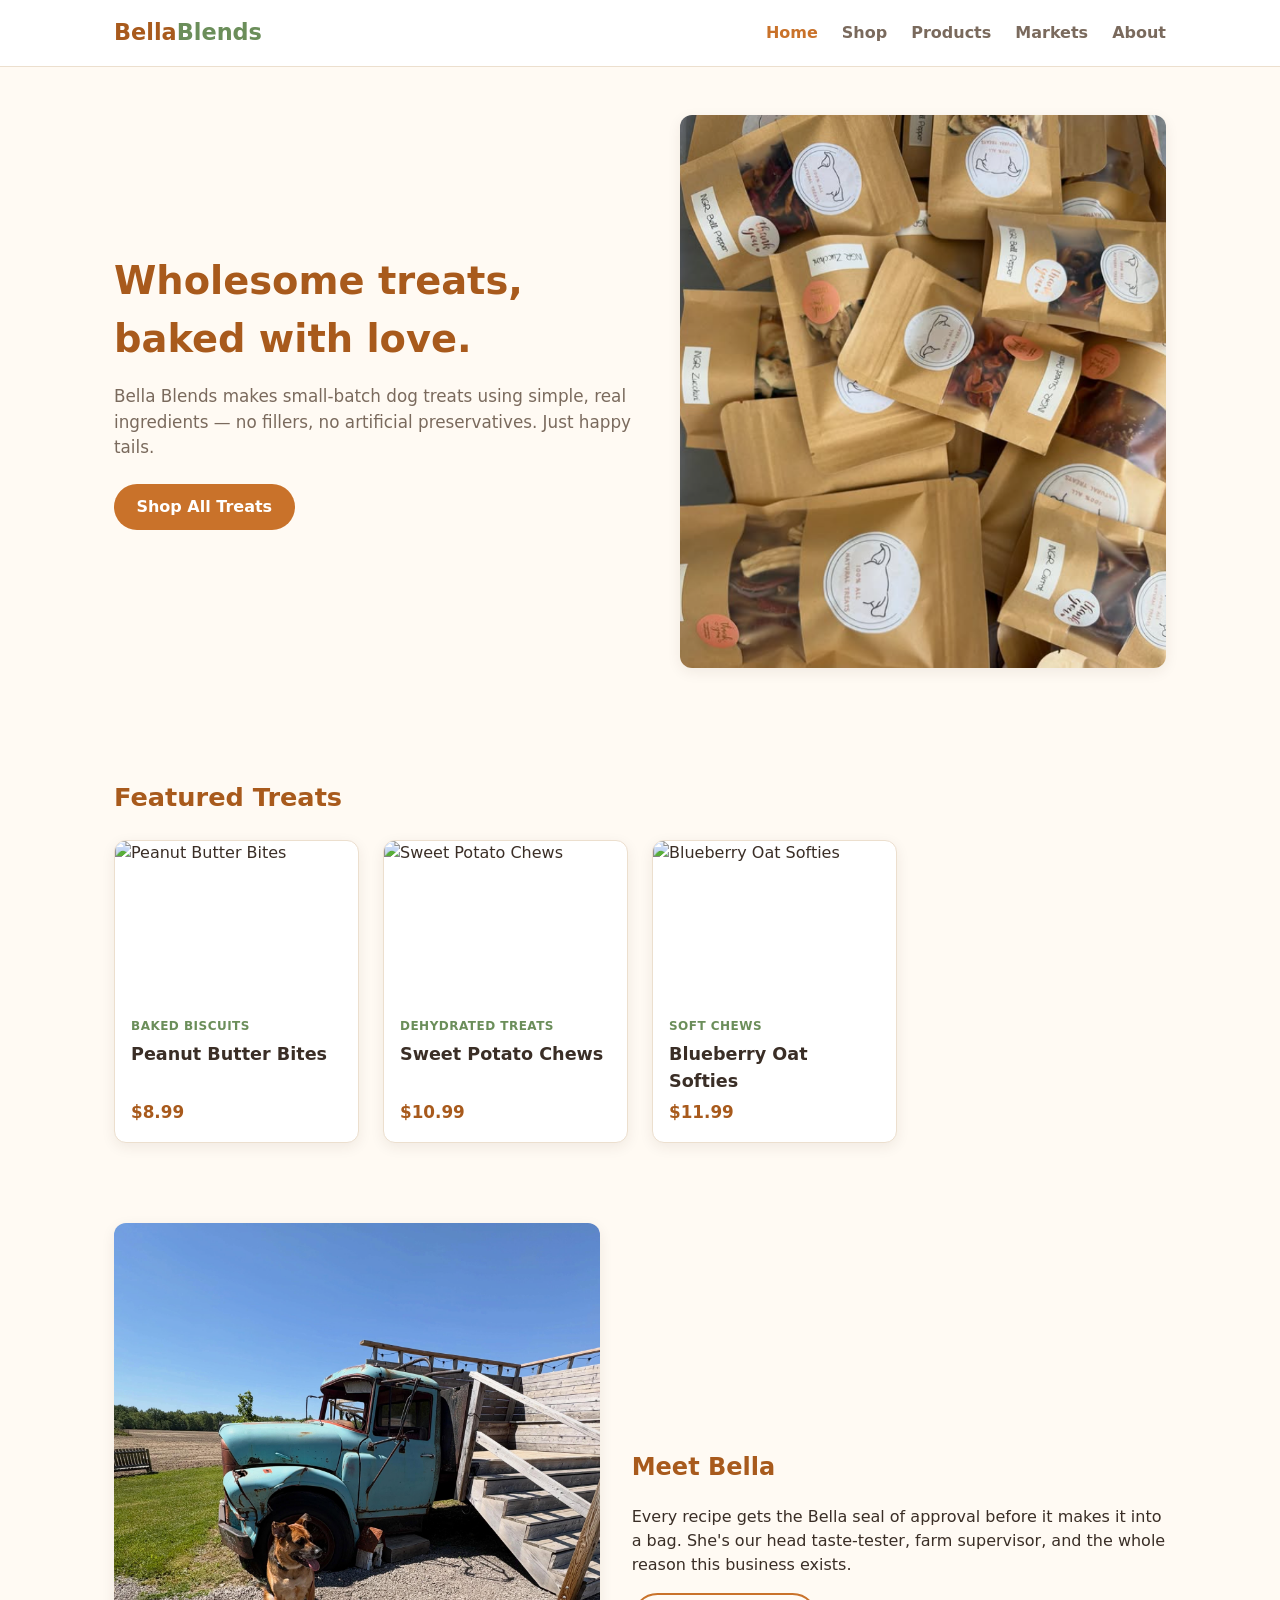
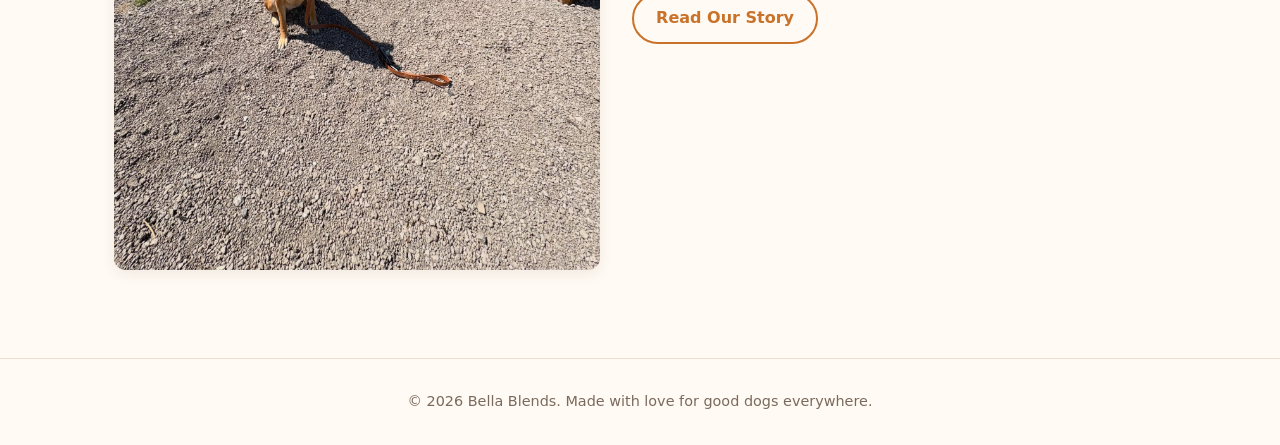
==== html/index.html @ 5c55eac8 "Improve mobile rendering with a collapsible nav and tighter spacing The 5-link nav bar had no small-" ====
<!DOCTYPE html>
<html lang="en">
<head>
  <meta charset="UTF-8" />
  <meta name="viewport" content="width=device-width, initial-scale=1.0" />
  <title>Bella Blends | Handmade Dog Treats</title>
  <link rel="stylesheet" href="../static/styles/styles.css" />
</head>
<body>
  <header class="site-header">
    <div class="nav-wrap">
      <a class="logo" href="/">Bella<span>Blends</span></a>
      <button class="nav-toggle" aria-label="Toggle menu" aria-expanded="false">&#9776;</button>
      <nav class="main-nav">
        <a href="/" class="active">Home</a>
        <a href="/shop">Shop</a>
        <a href="/products">Products</a>
        <a href="/markets">Markets</a>
        <a href="/about">About</a>
      </nav>
    </div>
  </header>

  <section class="hero">
    <div>
      <h1>Wholesome treats, baked with love.</h1>
      <p>
        Bella Blends makes small-batch dog treats using simple, real
        ingredients &mdash; no fillers, no artificial preservatives. Just
        happy tails.
      </p>
      <a class="btn" href="/shop">Shop All Treats</a>
    </div>
    <img
      src="../static/images/bella_treats.png"
      alt="A pile of Bella Blends dog treat bags, ready for market"
    />
  </section>

  <section class="section">
    <h2 class="section-title">Featured Treats</h2>
    <div id="featured-grid" class="product-grid">
      <p class="empty-state">Loading treats&hellip;</p>
    </div>
  </section>

  <section class="story-section">
    <img
      src="../static/images/bella_truck.jpg"
      alt="Bella the dog exploring the farm where we make our treats"
    />
    <div>
      <h2>Meet Bella</h2>
      <p>
        Every recipe gets the Bella seal of approval before it makes it
        into a bag. She's our head taste-tester, farm supervisor, and the
        whole reason this business exists.
      </p>
      <a class="btn btn-outline" href="/about">Read Our Story</a>
    </div>
  </section>

  <footer class="site-footer">
    &copy; 2026 Bella Blends. Made with love for good dogs everywhere.
  </footer>

  <script src="../static/js/nav.js"></script>

  <script src="../static/js/script.js"></script>
</body>
</html>
---- static/styles/styles.css ----
:root {
  --color-bg: #fffaf3;
  --color-surface: #ffffff;
  --color-primary: #c9722a;
  --color-primary-dark: #a85a1c;
  --color-accent: #6b8e5a;
  --color-text: #3a2e26;
  --color-text-muted: #7a6a5d;
  --color-border: #ecdfce;
  --radius: 12px;
  --shadow: 0 4px 14px rgba(60, 40, 20, 0.08);
  --max-width: 1100px;
  font-size: 16px;
}

* {
  box-sizing: border-box;
}

body {
  margin: 0;
  font-family: "Segoe UI", system-ui, -apple-system, sans-serif;
  background: var(--color-bg);
  color: var(--color-text);
  line-height: 1.5;
}

a {
  color: inherit;
  text-decoration: none;
}

img {
  max-width: 100%;
  display: block;
}

/* Header */

.site-header {
  background: var(--color-surface);
  border-bottom: 1px solid var(--color-border);
  position: sticky;
  top: 0;
  z-index: 10;
}

.site-header .nav-wrap {
  max-width: var(--max-width);
  margin: 0 auto;
  display: flex;
  align-items: center;
  justify-content: space-between;
  padding: 1rem 1.5rem;
}

.logo {
  font-size: 1.4rem;
  font-weight: 700;
  color: var(--color-primary-dark);
}

.logo span {
  color: var(--color-accent);
}

.main-nav {
  display: flex;
  gap: 1.5rem;
}

.main-nav a {
  font-weight: 600;
  color: var(--color-text-muted);
  transition: color 0.15s ease;
}

.main-nav a:hover,
.main-nav a.active {
  color: var(--color-primary);
}

.nav-toggle {
  display: none;
  background: none;
  border: none;
  padding: 0.25rem;
  font-size: 1.6rem;
  line-height: 1;
  color: var(--color-primary-dark);
  cursor: pointer;
}

@media (max-width: 700px) {
  .nav-toggle {
    display: block;
  }

  .site-header .nav-wrap {
    flex-wrap: wrap;
  }

  .main-nav {
    display: none;
    flex-direction: column;
    width: 100%;
    gap: 0;
    order: 1;
    border-top: 1px solid var(--color-border);
    margin-top: 1rem;
  }

  .main-nav.open {
    display: flex;
  }

  .main-nav a {
    padding: 0.85rem 0.25rem;
    border-bottom: 1px solid var(--color-border);
  }
}

/* Hero */

.hero {
  max-width: var(--max-width);
  margin: 0 auto;
  padding: 3rem 1.5rem;
  display: grid;
  grid-template-columns: 1.1fr 1fr;
  gap: 2rem;
  align-items: center;
}

.hero h1 {
  font-size: 2.4rem;
  margin: 0 0 0.75rem;
  color: var(--color-primary-dark);
}

.hero p {
  color: var(--color-text-muted);
  font-size: 1.05rem;
  margin-bottom: 1.5rem;
}

.hero img {
  border-radius: var(--radius);
  box-shadow: var(--shadow);
}

.btn {
  display: inline-block;
  background: var(--color-primary);
  color: #fff;
  padding: 0.7rem 1.4rem;
  border-radius: 999px;
  font-weight: 600;
  border: none;
  cursor: pointer;
  transition: background 0.15s ease;
}

.btn:hover {
  background: var(--color-primary-dark);
}

.btn-outline {
  background: transparent;
  color: var(--color-primary);
  border: 2px solid var(--color-primary);
}

.btn-outline:hover {
  background: var(--color-primary);
  color: #fff;
}

/* Sections */

.section {
  max-width: var(--max-width);
  margin: 0 auto;
  padding: 2.5rem 1.5rem;
}

.section-title {
  font-size: 1.6rem;
  color: var(--color-primary-dark);
  margin-bottom: 1.5rem;
}

/* Product grid */

.product-grid {
  display: grid;
  grid-template-columns: repeat(auto-fill, minmax(230px, 1fr));
  gap: 1.5rem;
}

.product-card {
  background: var(--color-surface);
  border: 1px solid var(--color-border);
  border-radius: var(--radius);
  overflow: hidden;
  box-shadow: var(--shadow);
  display: flex;
  flex-direction: column;
  transition: transform 0.15s ease;
}

.product-card:hover {
  transform: translateY(-3px);
}

.product-card img {
  height: 160px;
  width: 100%;
  object-fit: cover;
}

.product-card-body {
  padding: 1rem;
  display: flex;
  flex-direction: column;
  gap: 0.4rem;
  flex: 1;
}

.product-category {
  font-size: 0.75rem;
  text-transform: uppercase;
  letter-spacing: 0.04em;
  color: var(--color-accent);
  font-weight: 700;
}

.product-name {
  font-size: 1.1rem;
  font-weight: 700;
}

.product-price {
  margin-top: auto;
  font-weight: 700;
  color: var(--color-primary-dark);
  font-size: 1.05rem;
}

/* Filters */

.filter-bar {
  display: flex;
  gap: 0.6rem;
  flex-wrap: wrap;
  margin-bottom: 1.5rem;
}

.filter-btn {
  background: var(--color-surface);
  border: 1px solid var(--color-border);
  border-radius: 999px;
  padding: 0.4rem 1rem;
  font-weight: 600;
  cursor: pointer;
  color: var(--color-text-muted);
}

.filter-btn.active,
.filter-btn:hover {
  background: var(--color-primary);
  color: #fff;
  border-color: var(--color-primary);
}

/* Product detail */

.product-detail {
  display: grid;
  grid-template-columns: 1fr 1fr;
  gap: 2.5rem;
  align-items: start;
}

.product-detail img {
  border-radius: var(--radius);
  box-shadow: var(--shadow);
}

.product-detail .price {
  font-size: 1.5rem;
  color: var(--color-primary-dark);
  font-weight: 700;
  margin: 0.5rem 0 1rem;
}

.ingredient-list {
  margin-top: 1.5rem;
}

.ingredient-list ul {
  padding-left: 1.2rem;
  color: var(--color-text-muted);
}

.back-link {
  display: inline-block;
  margin-bottom: 1.5rem;
  color: var(--color-primary);
  font-weight: 600;
}

.empty-state,
.error-state {
  color: var(--color-text-muted);
  text-align: center;
  padding: 2rem;
}

/* Markets */

.section-intro {
  color: var(--color-text-muted);
  margin-top: -0.75rem;
  margin-bottom: 1.5rem;
  max-width: 60ch;
}

.market-list {
  display: grid;
  gap: 1.25rem;
}

.market-card {
  background: var(--color-surface);
  border: 1px solid var(--color-border);
  border-radius: var(--radius);
  box-shadow: var(--shadow);
  padding: 1.25rem 1.5rem;
}

.market-date {
  font-size: 0.75rem;
  text-transform: uppercase;
  letter-spacing: 0.04em;
  color: var(--color-accent);
  font-weight: 700;
  margin-bottom: 0.3rem;
}

.market-name {
  margin: 0 0 0.3rem;
  font-size: 1.2rem;
  color: var(--color-primary-dark);
}

.market-meta {
  color: var(--color-text-muted);
  font-size: 0.95rem;
}

.market-description {
  margin-top: 0.6rem;
  margin-bottom: 0.9rem;
}

.market-card .btn {
  font-size: 0.9rem;
  padding: 0.5rem 1.1rem;
}

/* Photo gallery */

.photo-gallery {
  display: grid;
  grid-template-columns: repeat(auto-fill, minmax(220px, 1fr));
  gap: 1rem;
}

.photo-gallery img {
  width: 100%;
  height: 220px;
  object-fit: cover;
  border-radius: var(--radius);
  box-shadow: var(--shadow);
}

/* Story section (image + text side by side) */

.story-section {
  max-width: var(--max-width);
  margin: 0 auto;
  padding: 2.5rem 1.5rem;
  display: grid;
  grid-template-columns: 1fr 1.1fr;
  gap: 2rem;
  align-items: center;
}

.story-section img {
  border-radius: var(--radius);
  box-shadow: var(--shadow);
}

.story-section h2 {
  color: var(--color-primary-dark);
  margin-top: 0;
}

@media (max-width: 700px) {
  .story-section {
    grid-template-columns: 1fr;
  }
}

/* Footer */

.site-footer {
  border-top: 1px solid var(--color-border);
  margin-top: 3rem;
  padding: 2rem 1.5rem;
  text-align: center;
  color: var(--color-text-muted);
  font-size: 0.9rem;
}

@media (max-width: 700px) {
  .hero,
  .product-detail {
    grid-template-columns: 1fr;
  }

  .hero {
    padding: 2rem 1.25rem;
  }

  .hero h1 {
    font-size: 1.9rem;
  }

  .section,
  .story-section {
    padding: 2rem 1.25rem;
  }

  .section-title {
    font-size: 1.35rem;
  }

  .photo-gallery img {
    height: 180px;
  }
}
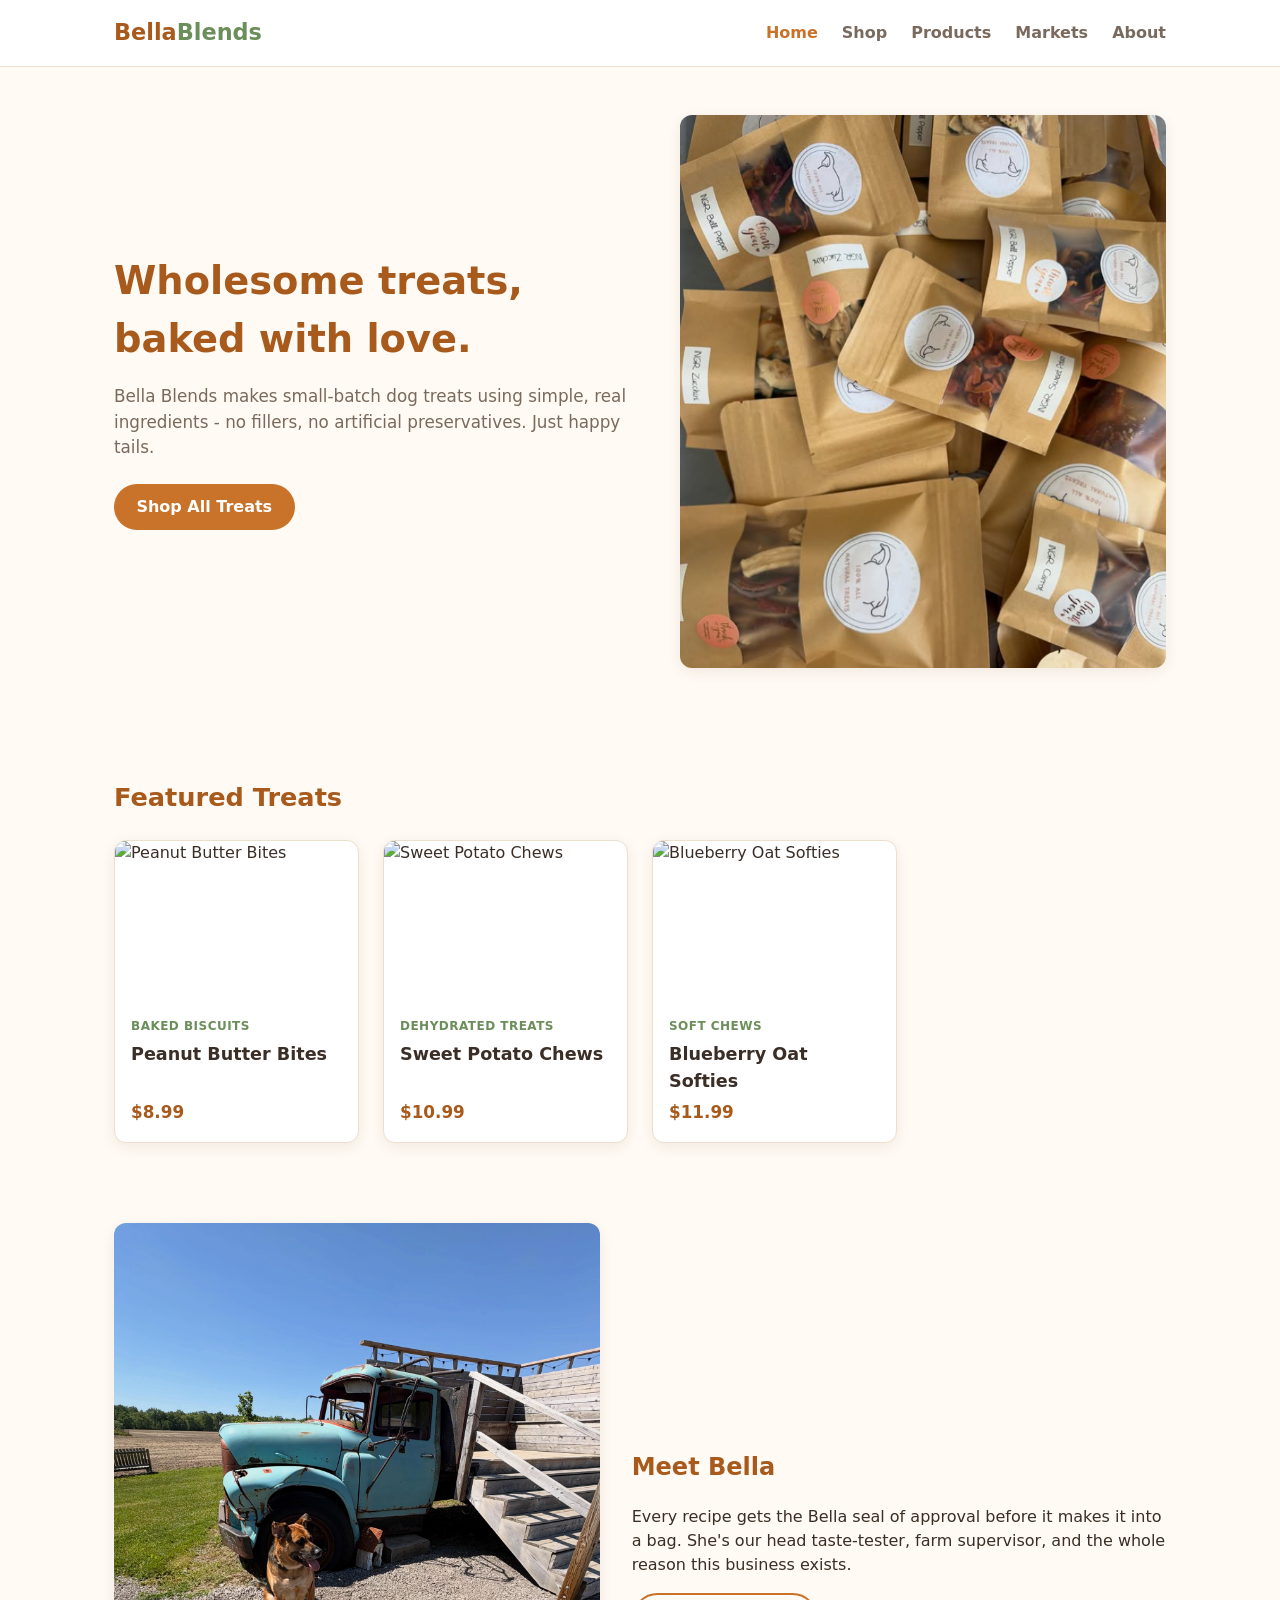
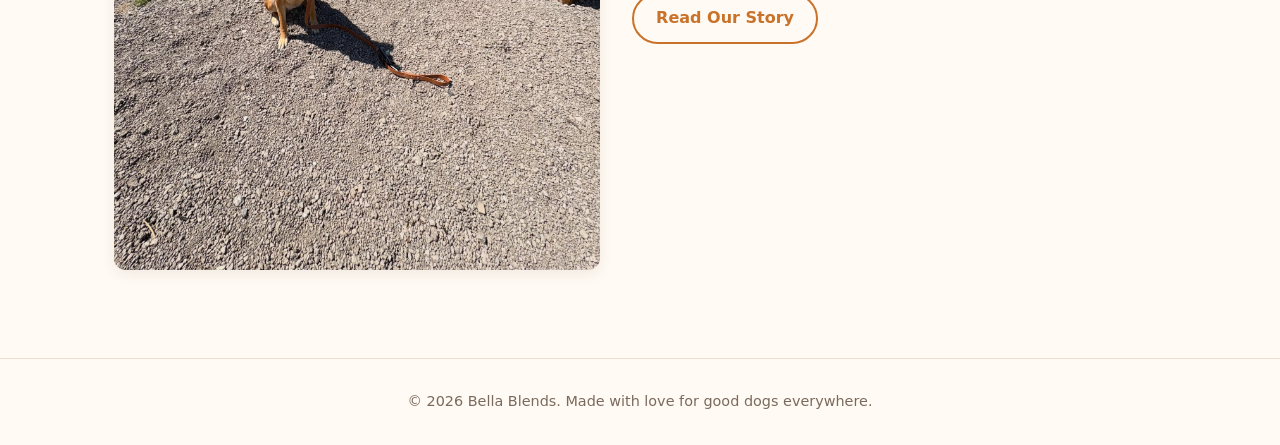
==== commit 66d4a10f: "Replace em dashes with hyphens Co-Authored-By: Claude Sonnet 5 <noreply@anthropic.com> Claude-Sessio" ====
--- a/html/index.html
+++ b/html/index.html
@@ -26,7 +26,7 @@
       <h1>Wholesome treats, baked with love.</h1>
       <p>
         Bella Blends makes small-batch dog treats using simple, real
-        ingredients &mdash; no fillers, no artificial preservatives. Just
+        ingredients - no fillers, no artificial preservatives. Just
         happy tails.
       </p>
       <a class="btn" href="/shop">Shop All Treats</a>
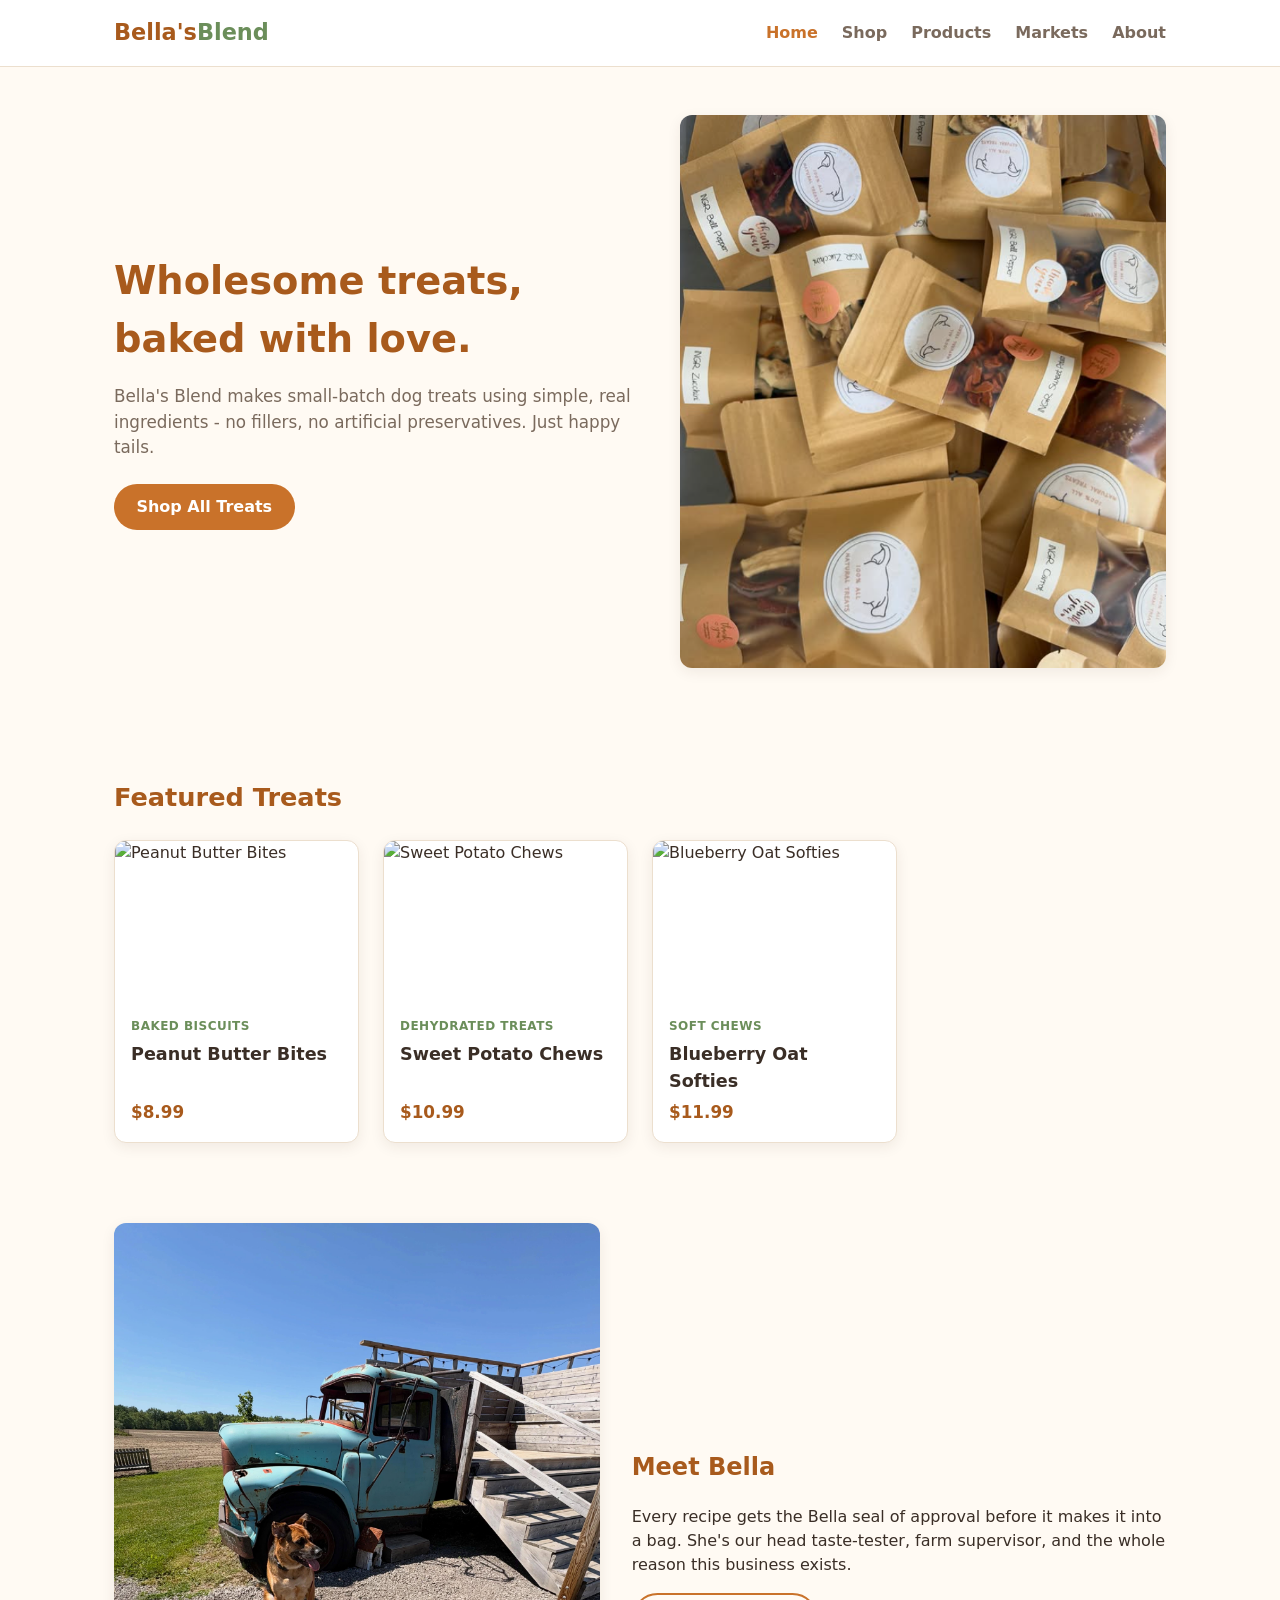
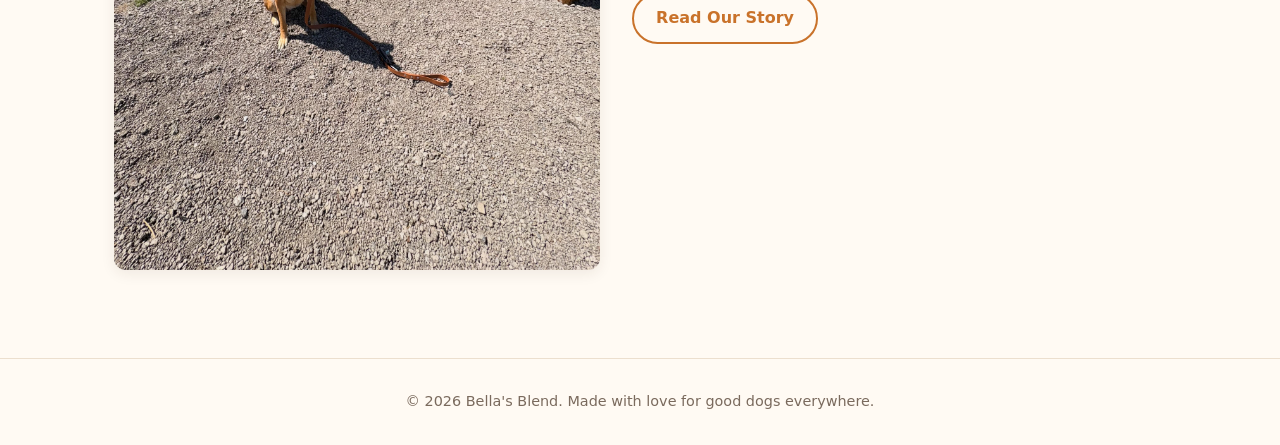
==== commit c802331c: "Correct brand name to Bella's Blend throughout Was inconsistently written as "Bella Blends" in page " ====
--- a/html/index.html
+++ b/html/index.html
@@ -3,13 +3,13 @@
 <head>
   <meta charset="UTF-8" />
   <meta name="viewport" content="width=device-width, initial-scale=1.0" />
-  <title>Bella Blends | Handmade Dog Treats</title>
+  <title>Bella's Blend | Handmade Dog Treats</title>
   <link rel="stylesheet" href="../static/styles/styles.css" />
 </head>
 <body>
   <header class="site-header">
     <div class="nav-wrap">
-      <a class="logo" href="/">Bella<span>Blends</span></a>
+      <a class="logo" href="/">Bella's<span>Blend</span></a>
       <button class="nav-toggle" aria-label="Toggle menu" aria-expanded="false">&#9776;</button>
       <nav class="main-nav">
         <a href="/" class="active">Home</a>
@@ -25,7 +25,7 @@
     <div>
       <h1>Wholesome treats, baked with love.</h1>
       <p>
-        Bella Blends makes small-batch dog treats using simple, real
+        Bella's Blend makes small-batch dog treats using simple, real
         ingredients - no fillers, no artificial preservatives. Just
         happy tails.
       </p>
@@ -33,7 +33,7 @@
     </div>
     <img
       src="../static/images/bella_treats.png"
-      alt="A pile of Bella Blends dog treat bags, ready for market"
+      alt="A pile of Bella's Blend dog treat bags, ready for market"
     />
   </section>
 
@@ -61,7 +61,7 @@
   </section>
 
   <footer class="site-footer">
-    &copy; 2026 Bella Blends. Made with love for good dogs everywhere.
+    &copy; 2026 Bella's Blend. Made with love for good dogs everywhere.
   </footer>
 
   <script src="../static/js/nav.js"></script>
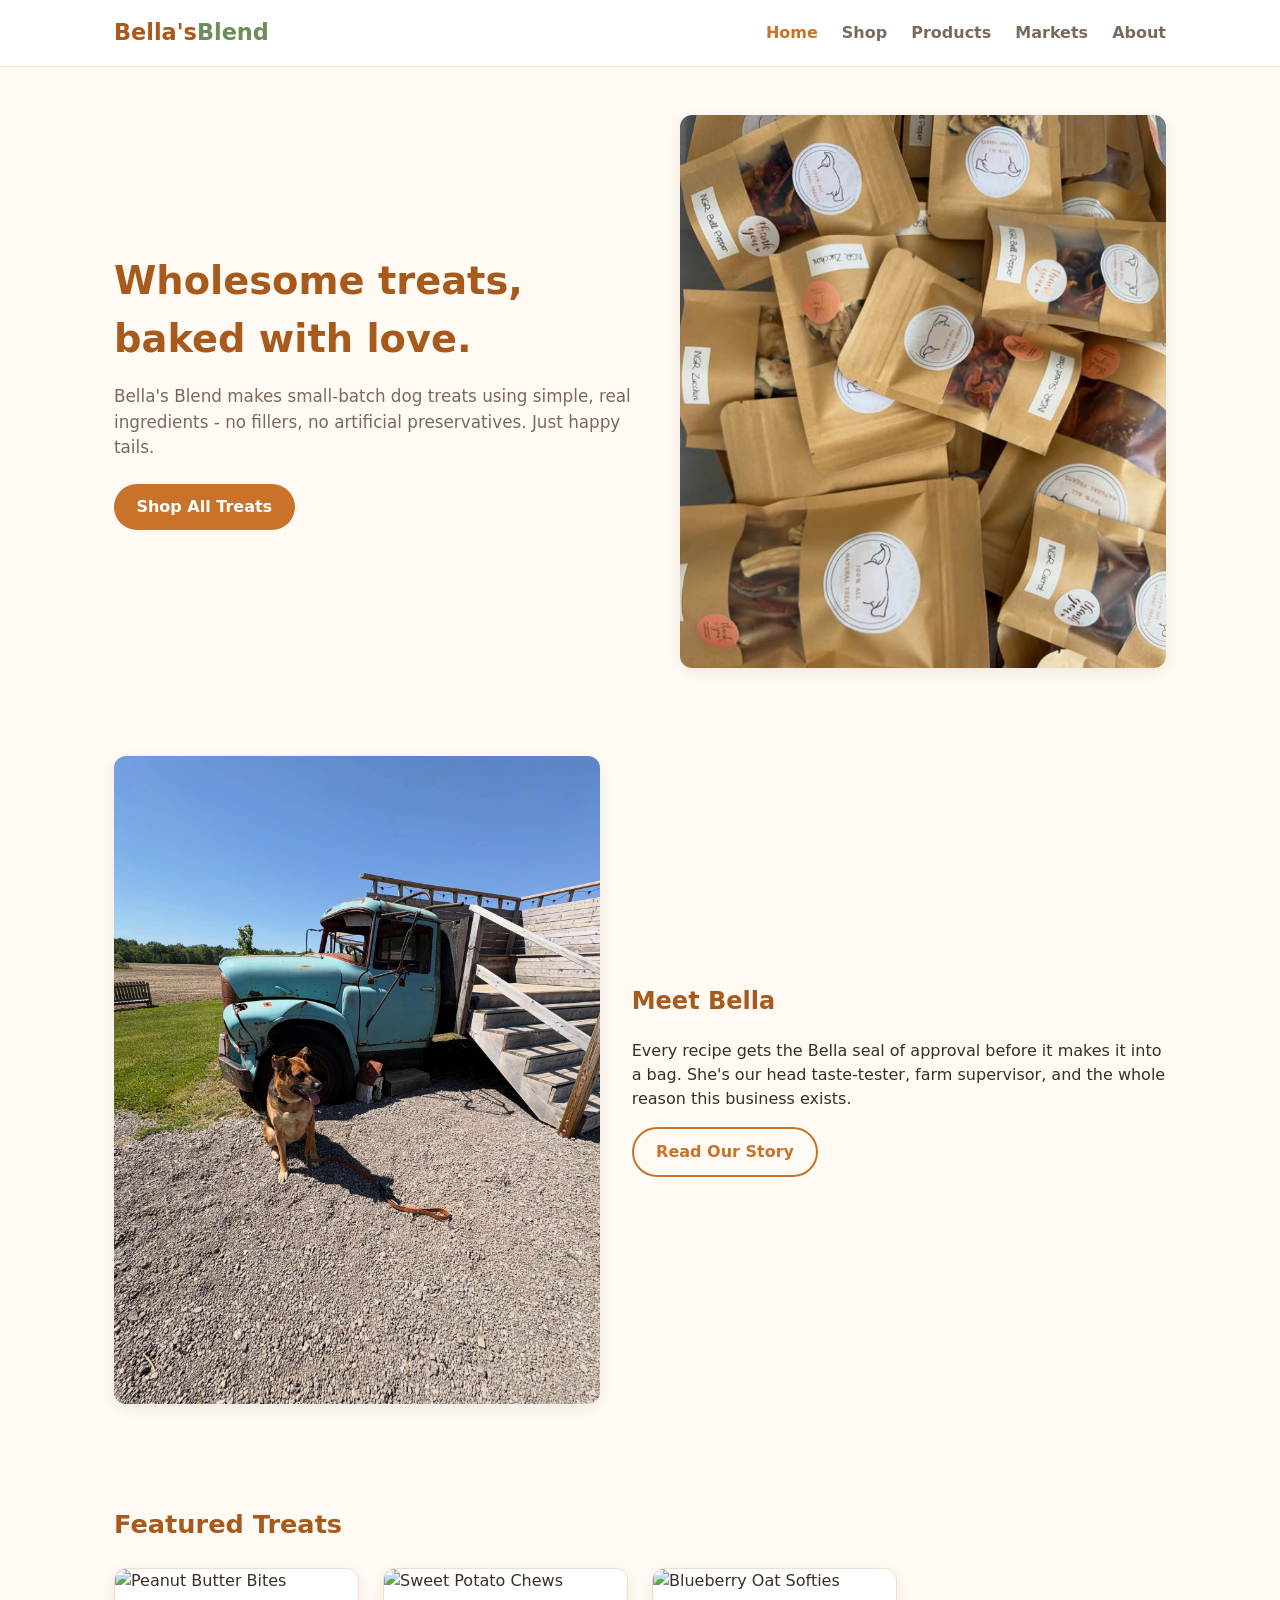
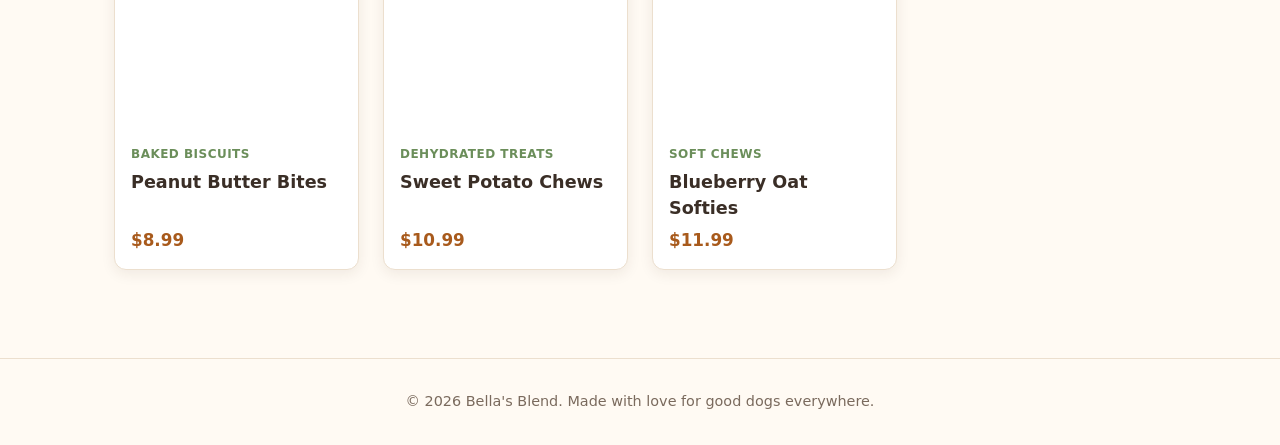
==== commit 10512c40: "Move Featured Treats section below Meet Bella on home page Co-Authored-By: Claude Sonnet 5 <noreply@" ====
--- a/html/index.html
+++ b/html/index.html
@@ -37,13 +37,6 @@
     />
   </section>
 
-  <section class="section">
-    <h2 class="section-title">Featured Treats</h2>
-    <div id="featured-grid" class="product-grid">
-      <p class="empty-state">Loading treats&hellip;</p>
-    </div>
-  </section>
-
   <section class="story-section">
     <img
       src="../static/images/bella_truck.jpg"
@@ -60,6 +53,13 @@
     </div>
   </section>
 
+  <section class="section">
+    <h2 class="section-title">Featured Treats</h2>
+    <div id="featured-grid" class="product-grid">
+      <p class="empty-state">Loading treats&hellip;</p>
+    </div>
+  </section>
+
   <footer class="site-footer">
     &copy; 2026 Bella's Blend. Made with love for good dogs everywhere.
   </footer>
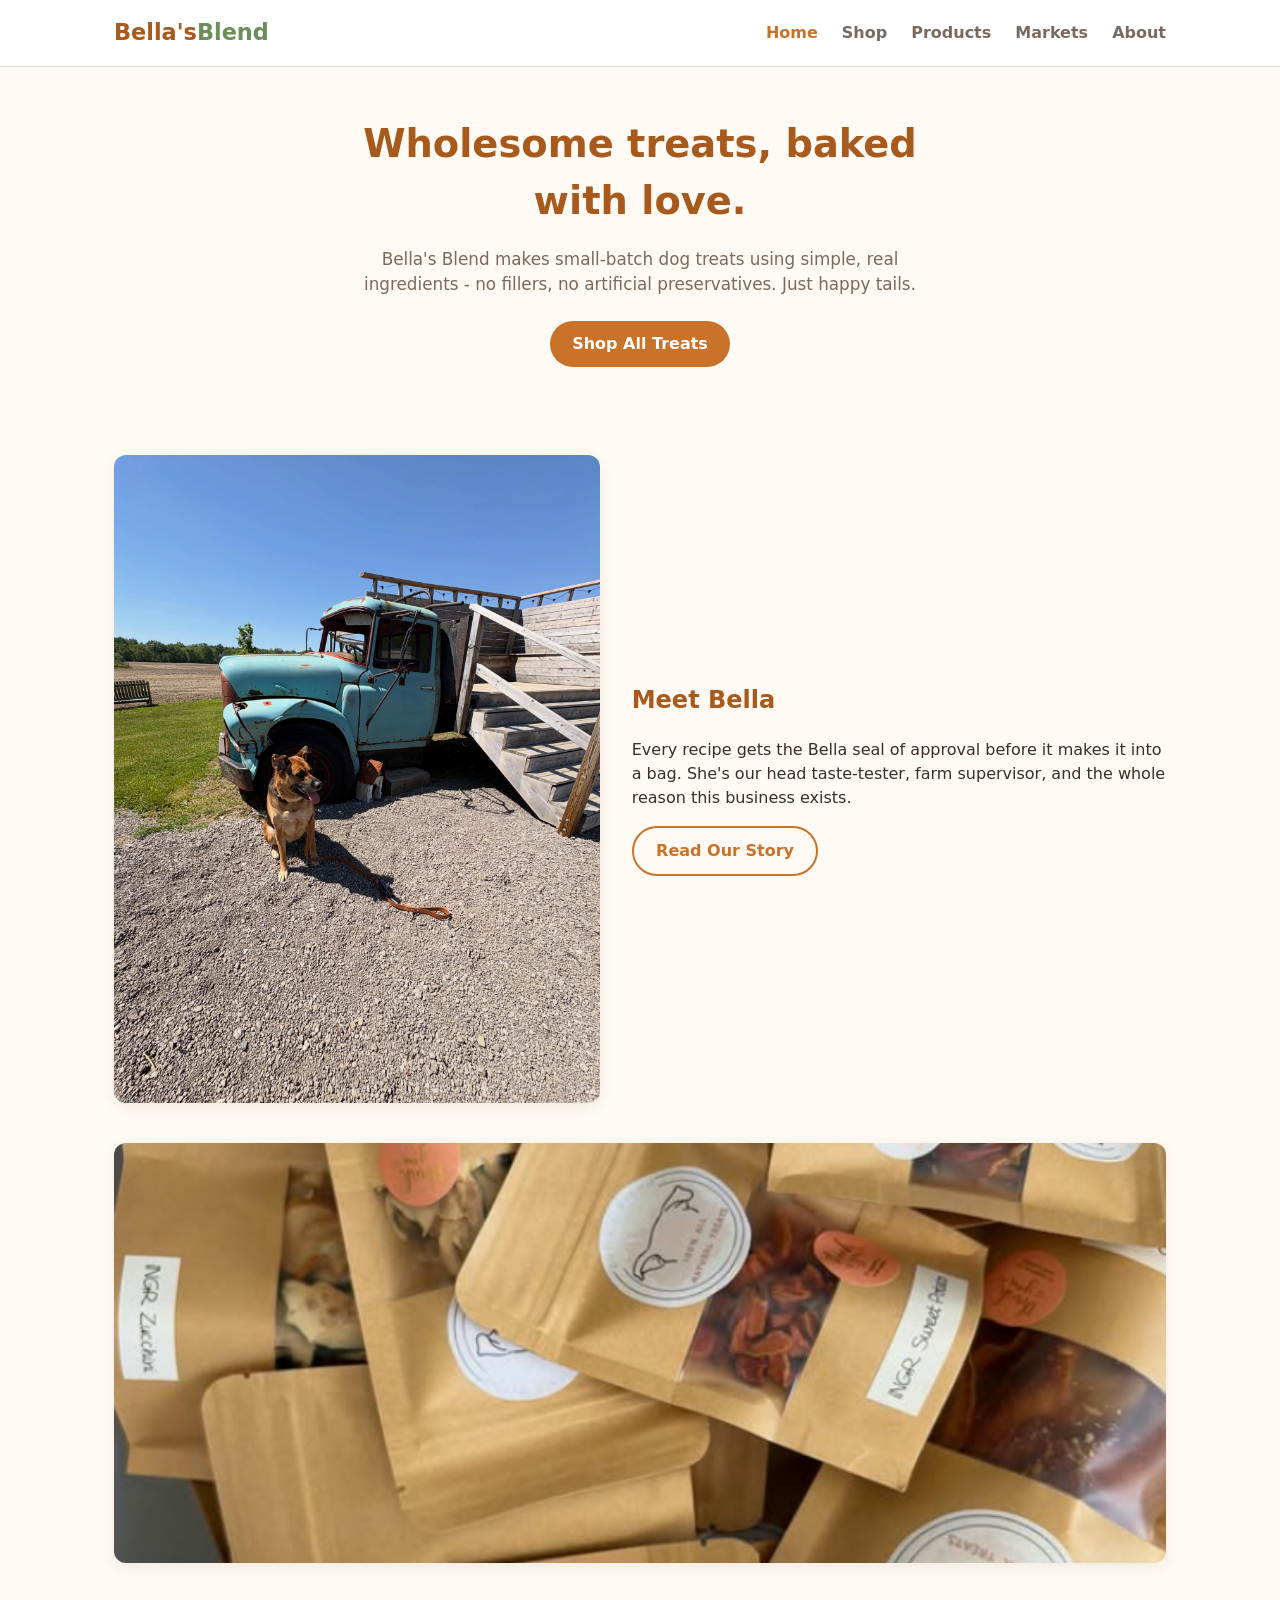
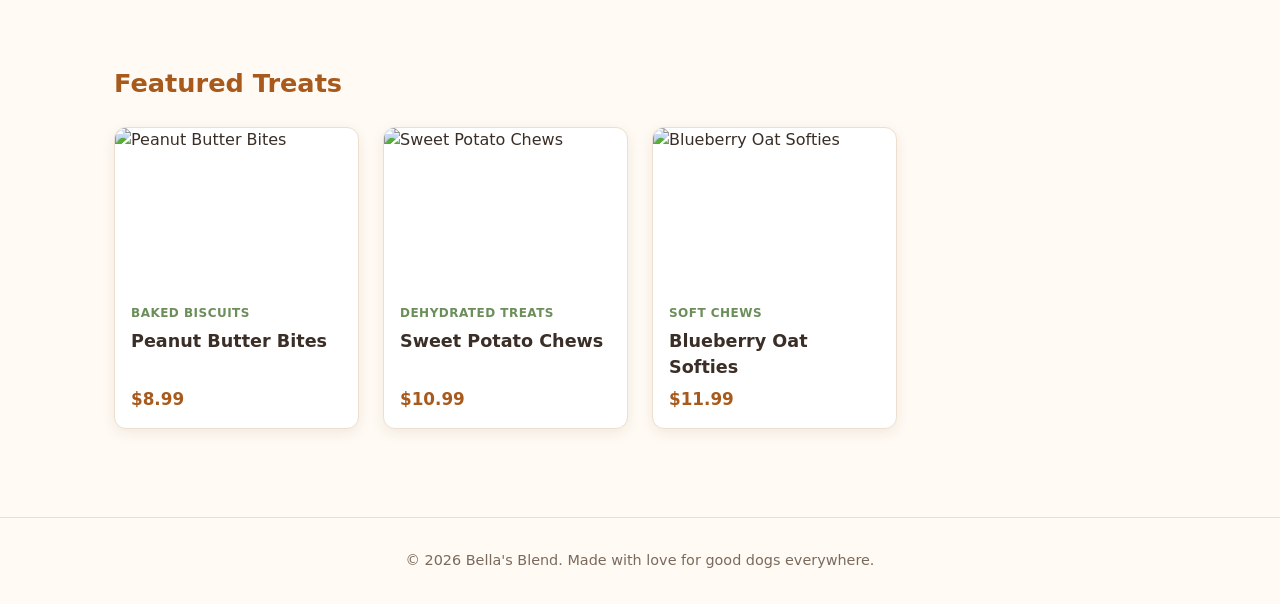
==== commit 771526b7: "Move treats photo below Meet Bella section on home page Hero is now text-only (centered), and bella_" ====
--- a/html/index.html
+++ b/html/index.html
@@ -22,19 +22,13 @@
   </header>
 
   <section class="hero">
-    <div>
-      <h1>Wholesome treats, baked with love.</h1>
-      <p>
-        Bella's Blend makes small-batch dog treats using simple, real
-        ingredients - no fillers, no artificial preservatives. Just
-        happy tails.
-      </p>
-      <a class="btn" href="/shop">Shop All Treats</a>
-    </div>
-    <img
-      src="../static/images/bella_treats.png"
-      alt="A pile of Bella's Blend dog treat bags, ready for market"
-    />
+    <h1>Wholesome treats, baked with love.</h1>
+    <p>
+      Bella's Blend makes small-batch dog treats using simple, real
+      ingredients - no fillers, no artificial preservatives. Just
+      happy tails.
+    </p>
+    <a class="btn" href="/shop">Shop All Treats</a>
   </section>
 
   <section class="story-section">
@@ -53,6 +47,13 @@
     </div>
   </section>
 
+  <section class="featured-photo">
+    <img
+      src="../static/images/bella_treats.png"
+      alt="A pile of Bella's Blend dog treat bags, ready for market"
+    />
+  </section>
+
   <section class="section">
     <h2 class="section-title">Featured Treats</h2>
     <div id="featured-grid" class="product-grid">
--- a/static/styles/styles.css
+++ b/static/styles/styles.css
@@ -123,13 +123,10 @@
 /* Hero */
 
 .hero {
-  max-width: var(--max-width);
+  max-width: 640px;
   margin: 0 auto;
   padding: 3rem 1.5rem;
-  display: grid;
-  grid-template-columns: 1.1fr 1fr;
-  gap: 2rem;
-  align-items: center;
+  text-align: center;
 }
 
 .hero h1 {
@@ -144,7 +141,18 @@
   margin-bottom: 1.5rem;
 }
 
-.hero img {
+/* Featured photo (full-width single image section) */
+
+.featured-photo {
+  max-width: var(--max-width);
+  margin: 0 auto;
+  padding: 0 1.5rem 2.5rem;
+}
+
+.featured-photo img {
+  width: 100%;
+  max-height: 420px;
+  object-fit: cover;
   border-radius: var(--radius);
   box-shadow: var(--shadow);
 }
@@ -425,13 +433,20 @@
 }
 
 @media (max-width: 700px) {
-  .hero,
   .product-detail {
     grid-template-columns: 1fr;
   }
 
   .hero {
     padding: 2rem 1.25rem;
+  }
+
+  .featured-photo {
+    padding: 0 1.25rem 2rem;
+  }
+
+  .featured-photo img {
+    max-height: 260px;
   }
 
   .hero h1 {
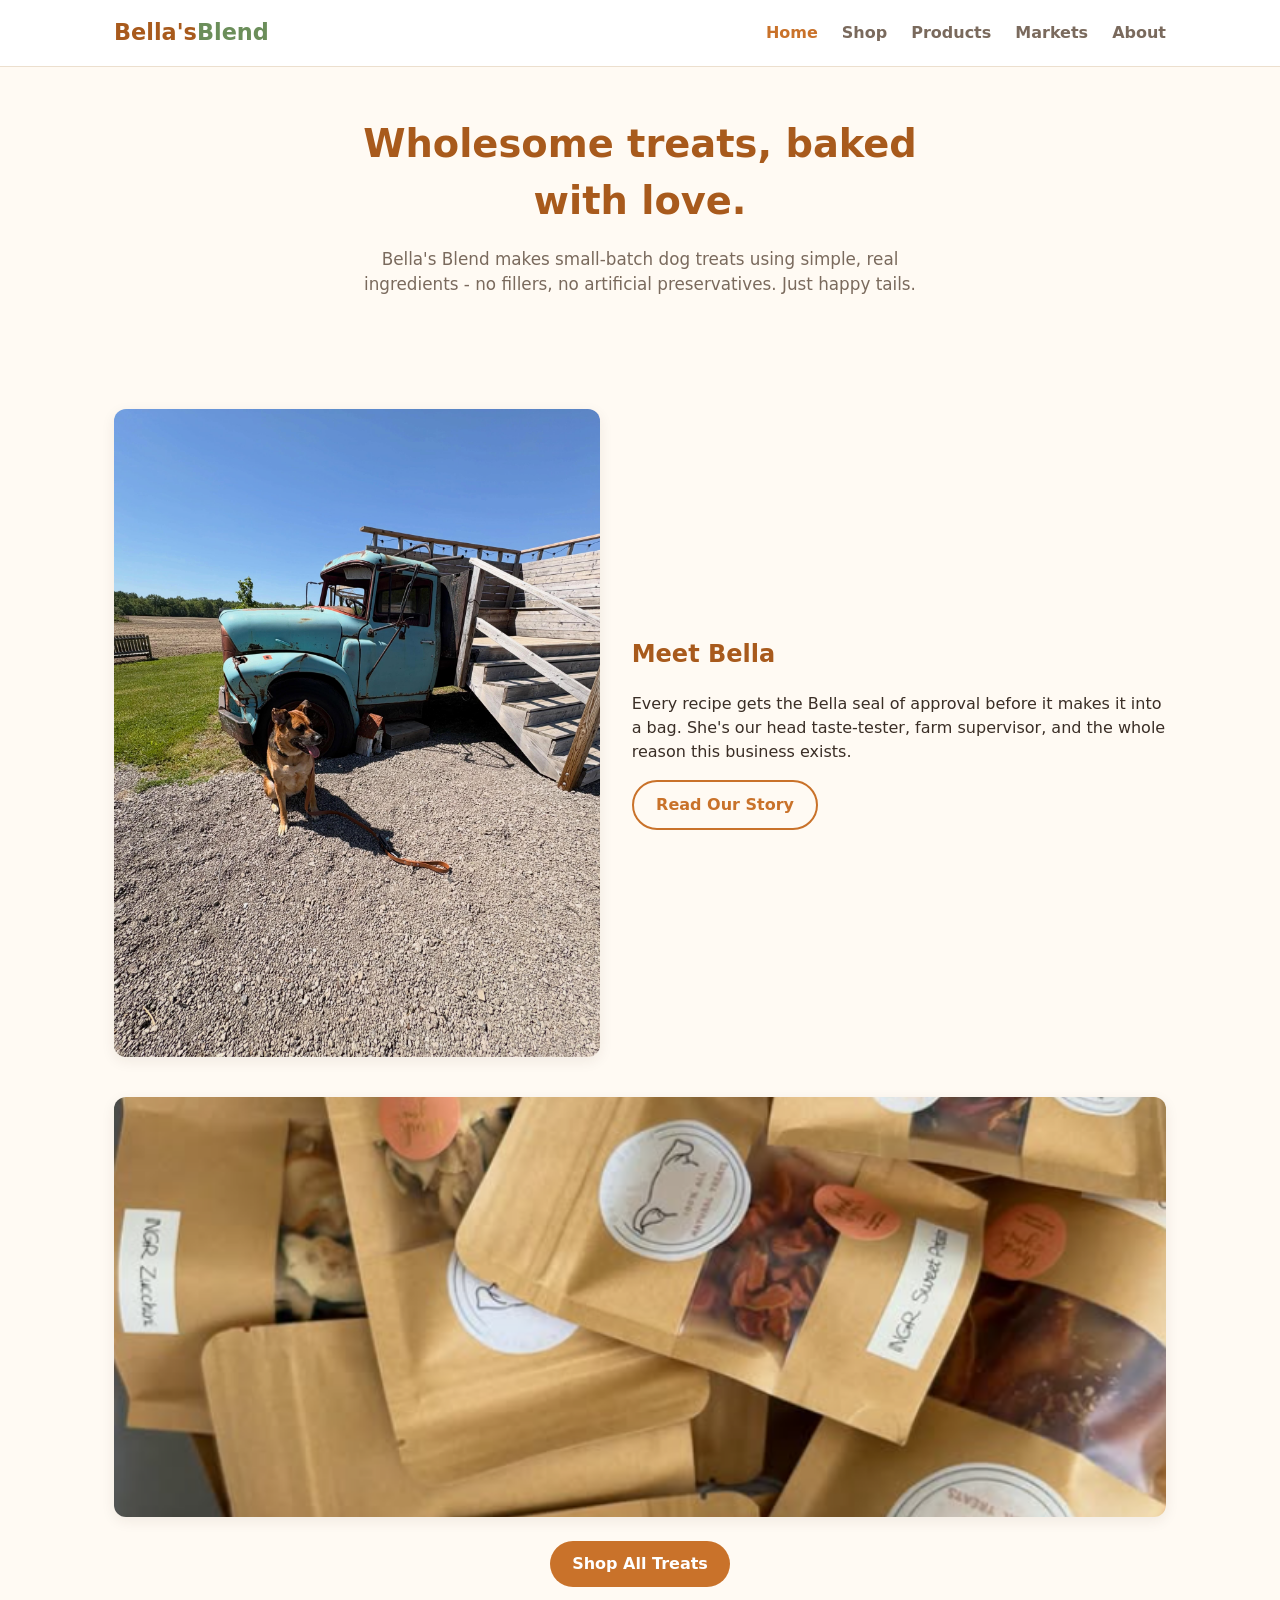
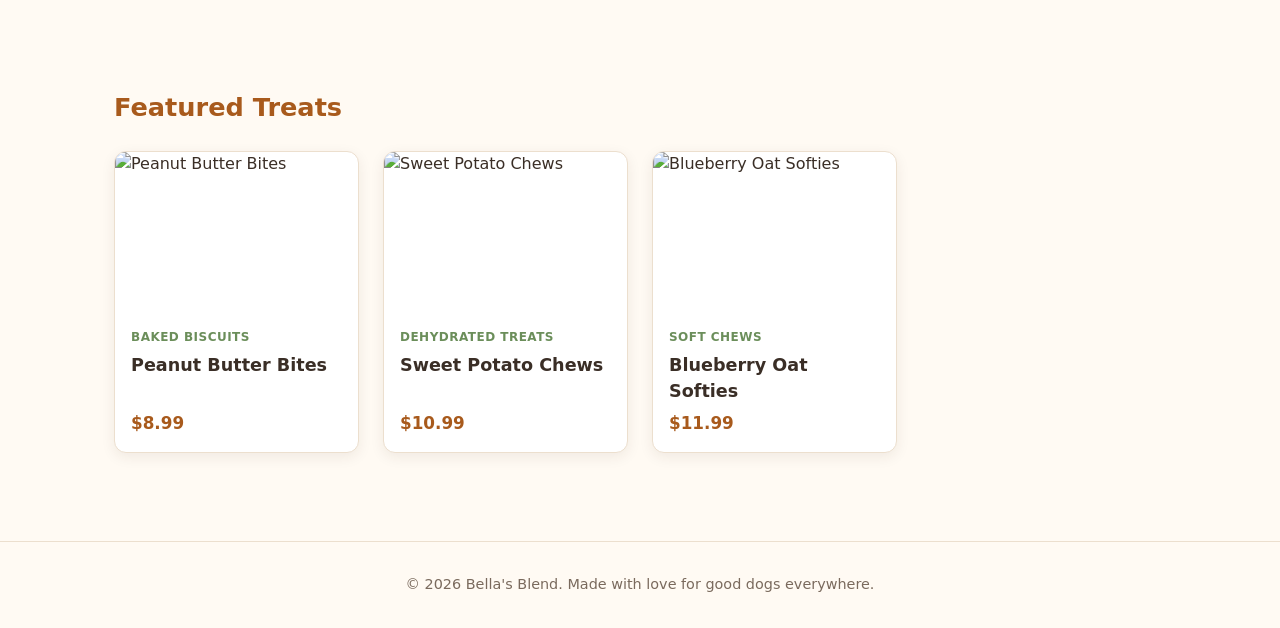
==== commit 160b170e: "Move Shop All Treats button after treats photo on home page The button now appears below the treats " ====
--- a/html/index.html
+++ b/html/index.html
@@ -28,7 +28,6 @@
       ingredients - no fillers, no artificial preservatives. Just
       happy tails.
     </p>
-    <a class="btn" href="/shop">Shop All Treats</a>
   </section>
 
   <section class="story-section">
@@ -52,6 +51,7 @@
       src="../static/images/bella_treats.png"
       alt="A pile of Bella's Blend dog treat bags, ready for market"
     />
+    <a class="btn" href="/shop">Shop All Treats</a>
   </section>
 
   <section class="section">
--- a/static/styles/styles.css
+++ b/static/styles/styles.css
@@ -147,6 +147,7 @@
   max-width: var(--max-width);
   margin: 0 auto;
   padding: 0 1.5rem 2.5rem;
+  text-align: center;
 }
 
 .featured-photo img {
@@ -155,6 +156,7 @@
   object-fit: cover;
   border-radius: var(--radius);
   box-shadow: var(--shadow);
+  margin-bottom: 1.5rem;
 }
 
 .btn {
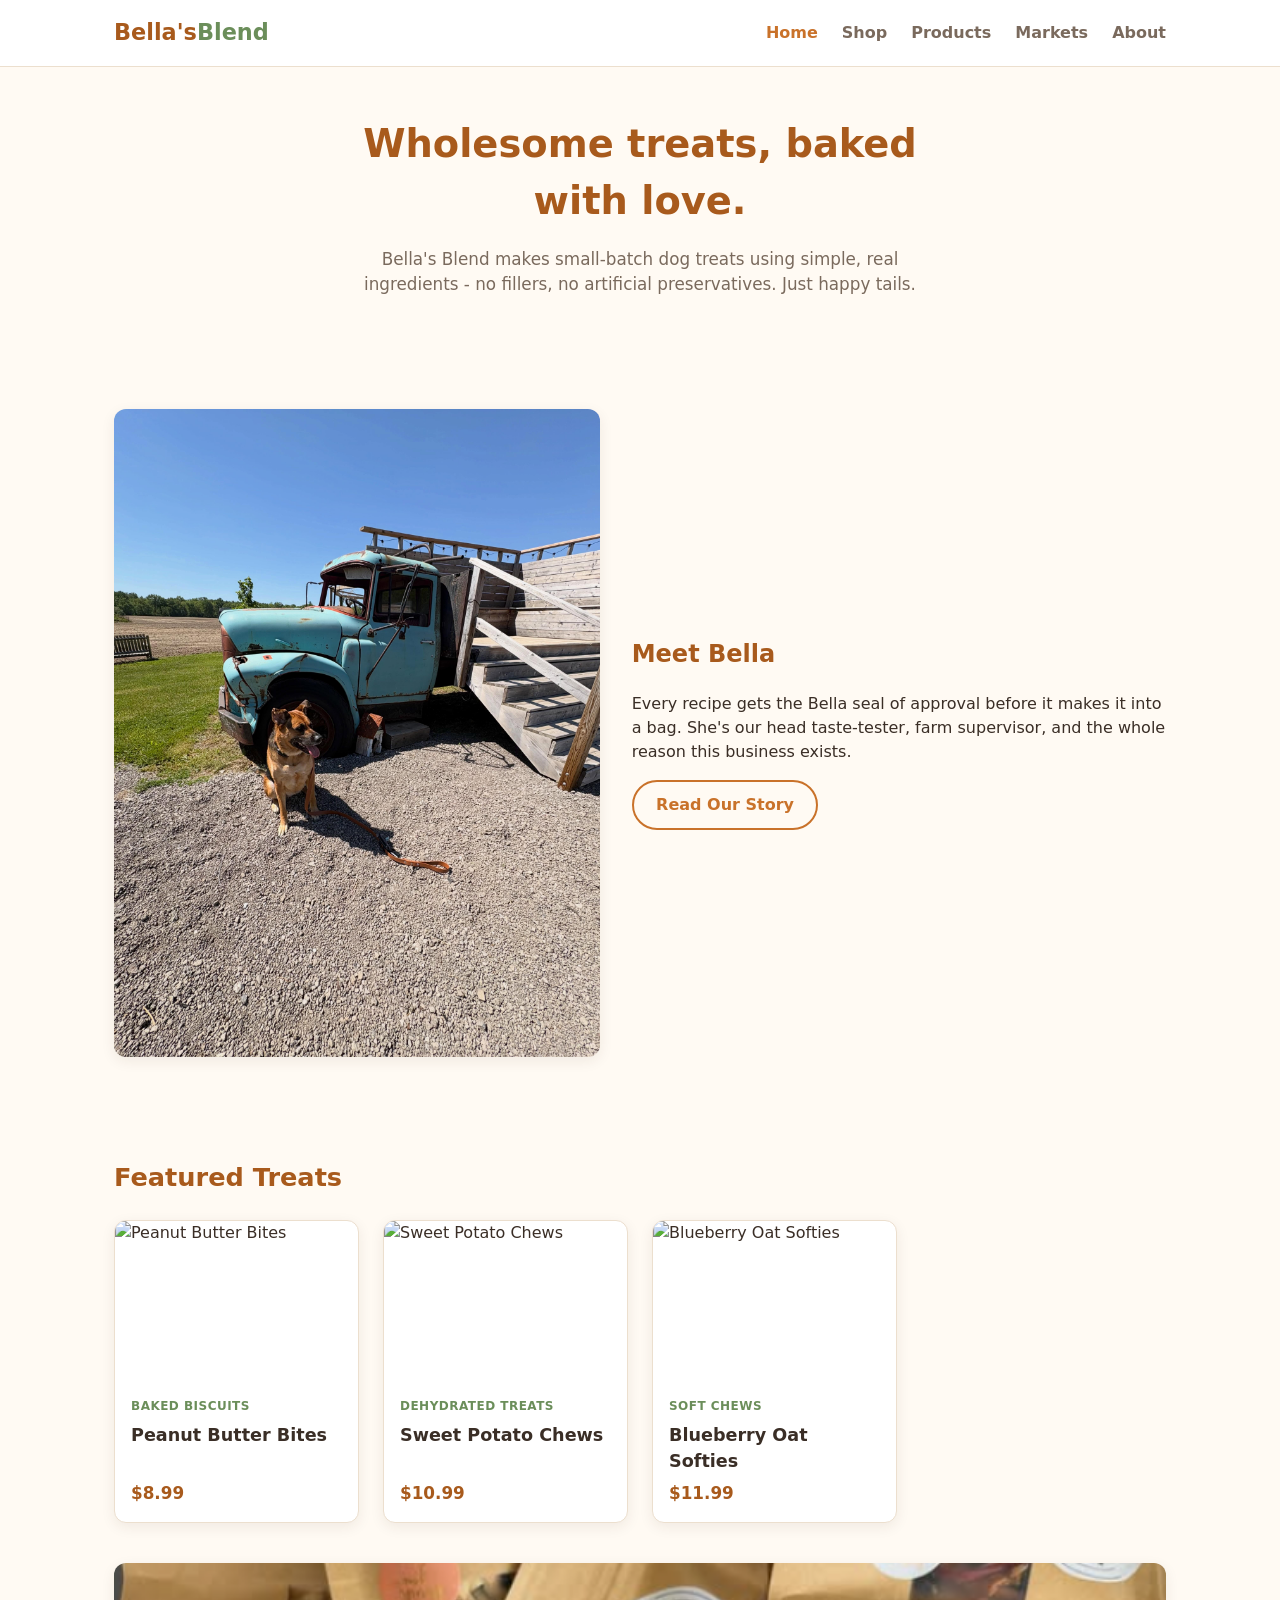
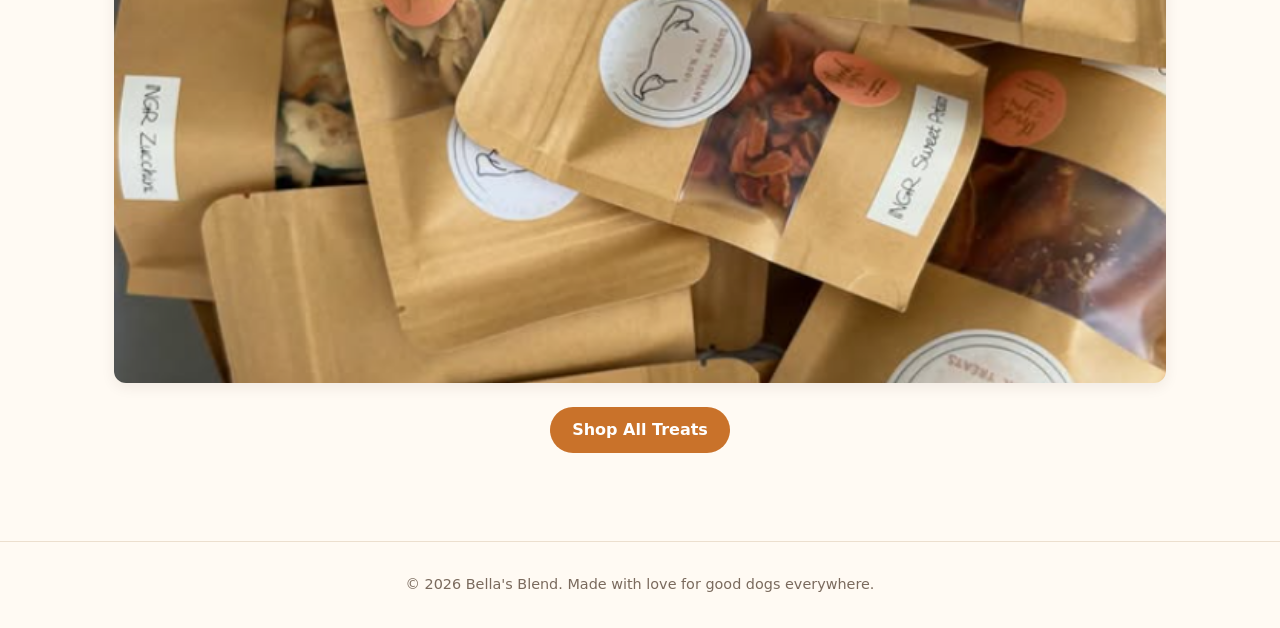
==== commit e89c7d27: "Move treats photo and Shop All Treats button to bottom of home page Now sits after Featured Treats a" ====
--- a/html/index.html
+++ b/html/index.html
@@ -46,19 +46,19 @@
     </div>
   </section>
 
+  <section class="section">
+    <h2 class="section-title">Featured Treats</h2>
+    <div id="featured-grid" class="product-grid">
+      <p class="empty-state">Loading treats&hellip;</p>
+    </div>
+  </section>
+
   <section class="featured-photo">
     <img
       src="../static/images/bella_treats.png"
       alt="A pile of Bella's Blend dog treat bags, ready for market"
     />
     <a class="btn" href="/shop">Shop All Treats</a>
-  </section>
-
-  <section class="section">
-    <h2 class="section-title">Featured Treats</h2>
-    <div id="featured-grid" class="product-grid">
-      <p class="empty-state">Loading treats&hellip;</p>
-    </div>
   </section>
 
   <footer class="site-footer">
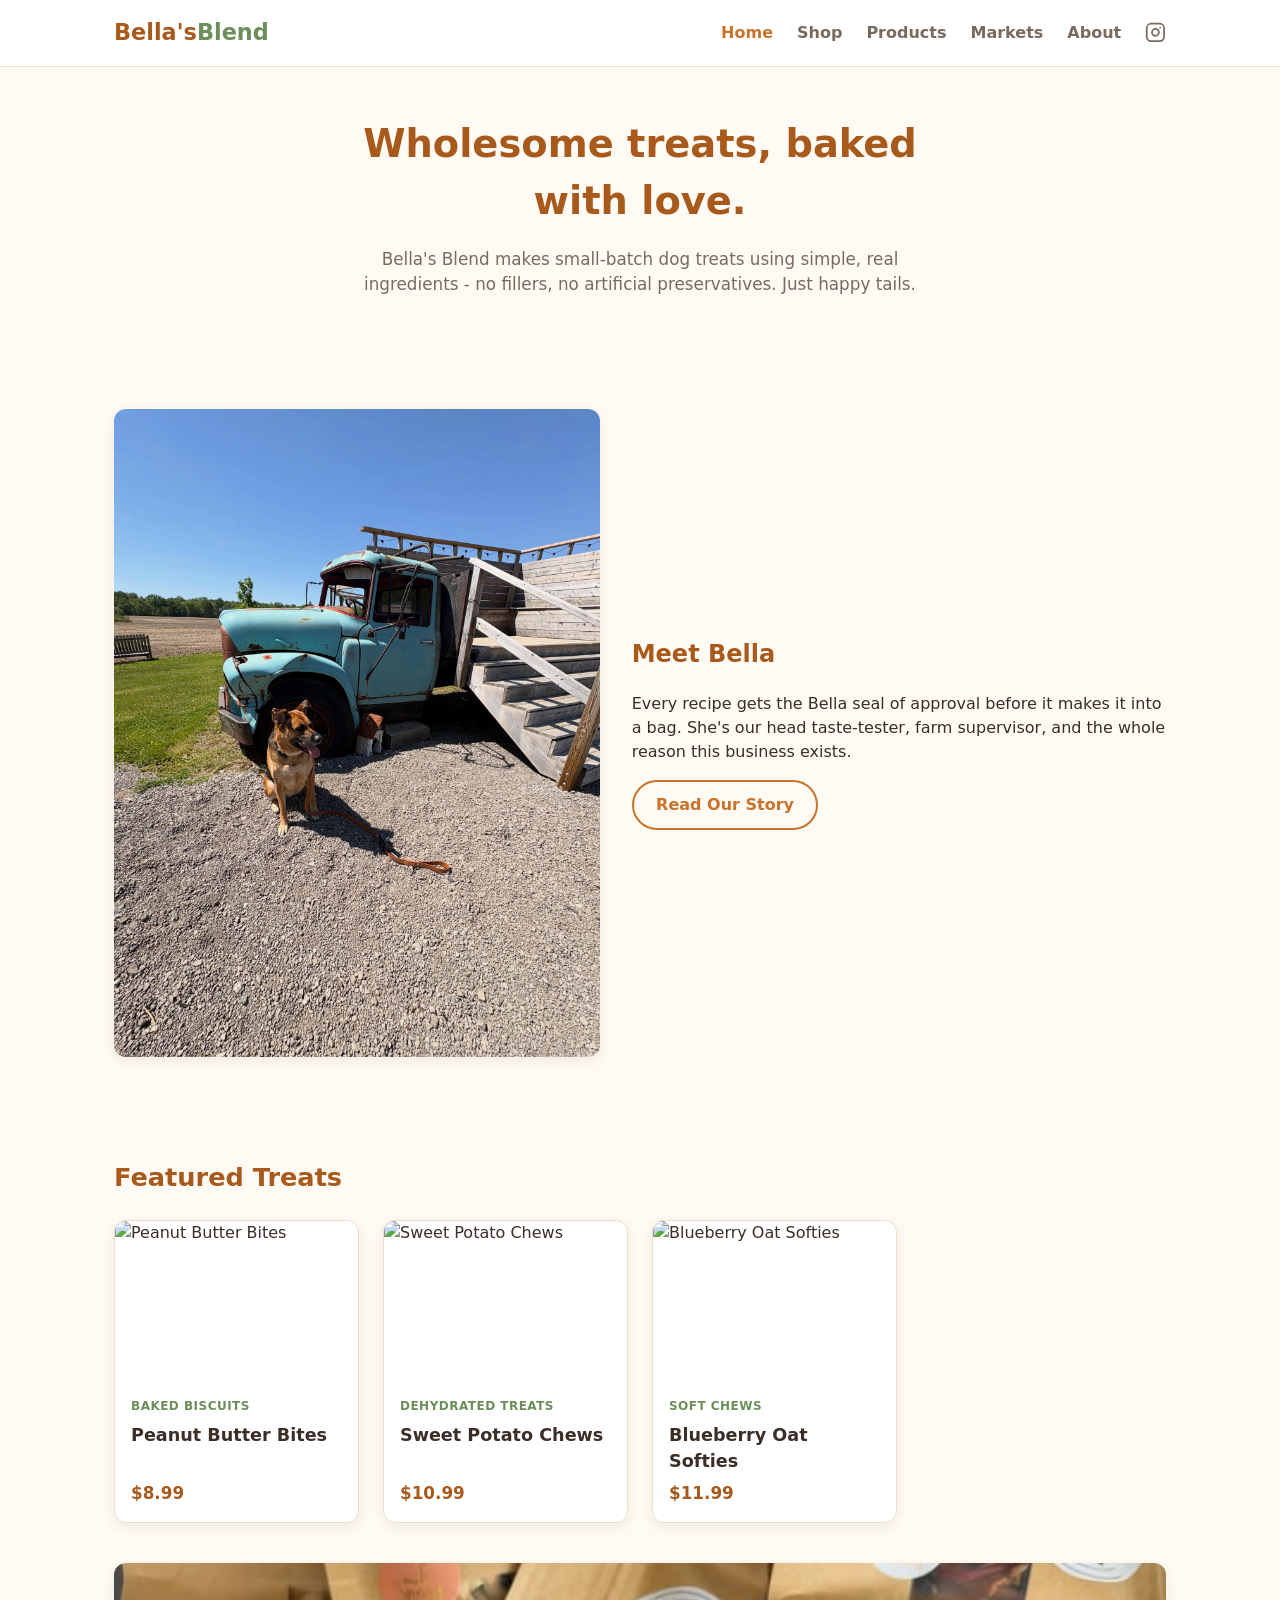
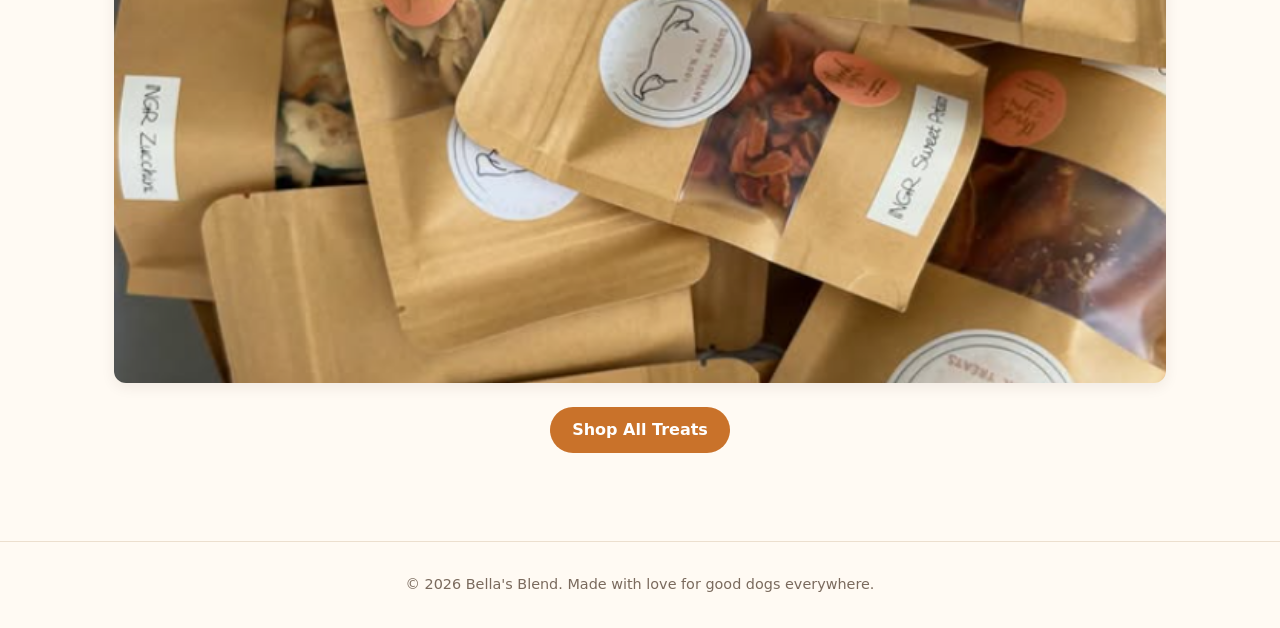
==== commit 56431e0b: "Add Instagram link to home page nav Adds an inline-SVG Instagram icon linking to instagram.com/bella" ====
--- a/html/index.html
+++ b/html/index.html
@@ -17,6 +17,28 @@
         <a href="/products">Products</a>
         <a href="/markets">Markets</a>
         <a href="/about">About</a>
+        <a
+          class="nav-icon-link"
+          href="https://www.instagram.com/bellasblend/"
+          target="_blank"
+          rel="noopener noreferrer"
+          aria-label="Bella's Blend on Instagram"
+        >
+          <svg
+            class="nav-icon"
+            viewBox="0 0 24 24"
+            fill="none"
+            stroke="currentColor"
+            stroke-width="2"
+            stroke-linecap="round"
+            stroke-linejoin="round"
+            aria-hidden="true"
+          >
+            <rect x="2" y="2" width="20" height="20" rx="5" ry="5"></rect>
+            <path d="M16 11.37A4 4 0 1 1 12.63 8 4 4 0 0 1 16 11.37z"></path>
+            <line x1="17.5" y1="6.5" x2="17.51" y2="6.5"></line>
+          </svg>
+        </a>
       </nav>
     </div>
   </header>
--- a/static/styles/styles.css
+++ b/static/styles/styles.css
@@ -80,6 +80,22 @@
   color: var(--color-primary);
 }
 
+.nav-icon-link {
+  display: flex;
+  align-items: center;
+  color: var(--color-text-muted);
+  transition: color 0.15s ease;
+}
+
+.nav-icon-link:hover {
+  color: var(--color-primary);
+}
+
+.nav-icon {
+  width: 1.3rem;
+  height: 1.3rem;
+}
+
 .nav-toggle {
   display: none;
   background: none;
